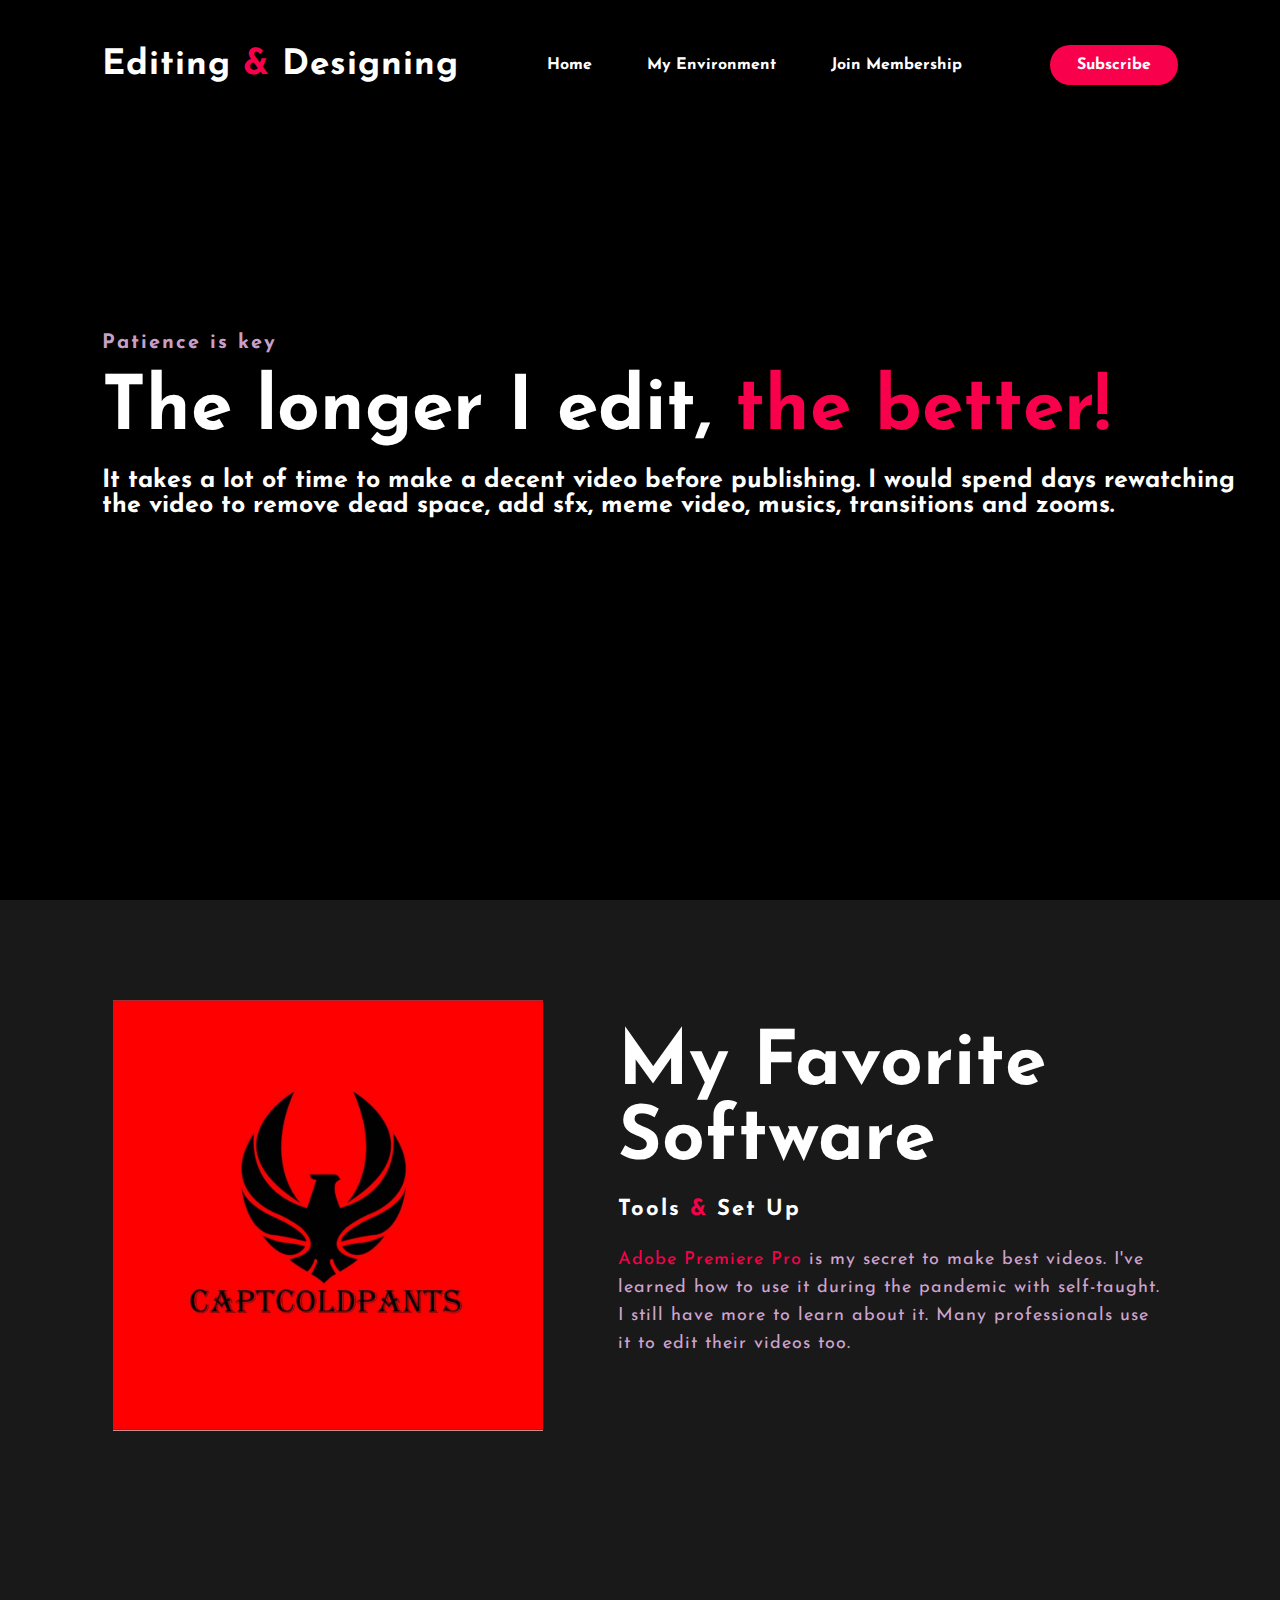
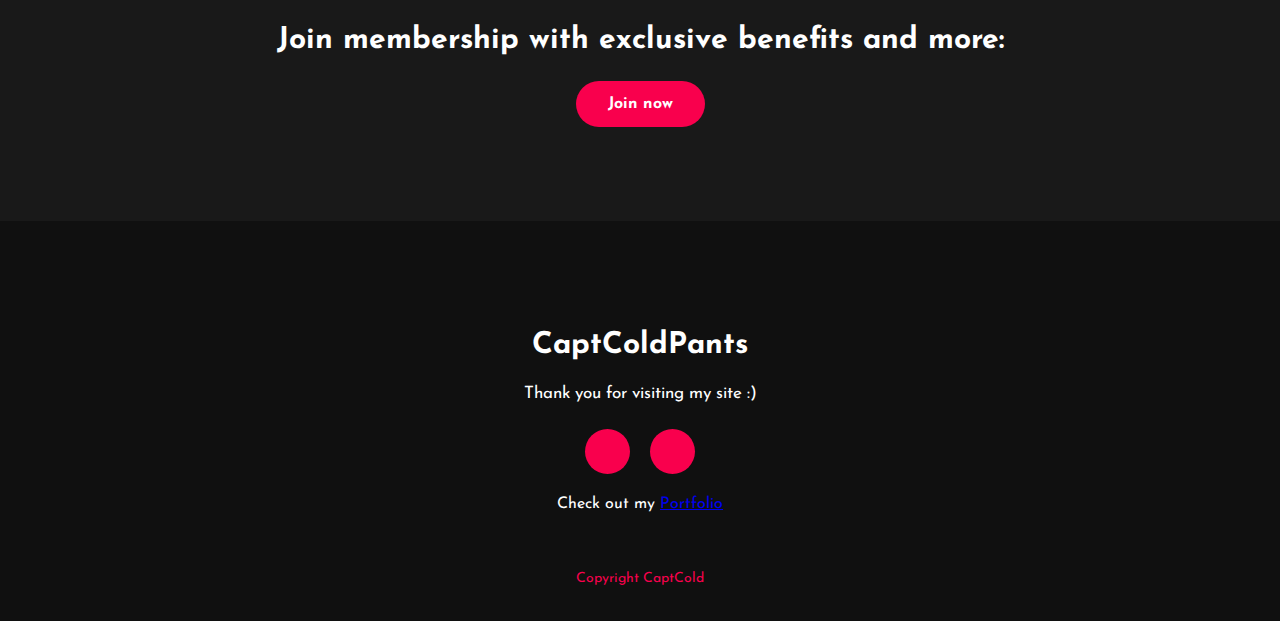
==== editing.html @ deb9af5a "more pages" ====
<!DOCTYPE html>
<html>
<head>
	<title>Editing</title>
	<link rel="stylesheet" type="text/css" href="css/style.css">

	<link rel="preconnect" href="https://fonts.gstatic.com">
  <link href="https://fonts.googleapis.com/css2?family=Josefin+Sans:ital,wght@0,100;0,200;0,300;0,400;0,500;0,600;0,700;1,100;1,200;1,300;1,400;1,500;1,600;1,700&display=swap" rel="stylesheet">

  <link rel="stylesheet" href="https://cdnjs.cloudflare.com/ajax/libs/font-awesome/5.15.3/css/all.min.css" integrity="sha512-iBBXm8fW90+nuLcSKlbmrPcLa0OT92xO1BIsZ+ywDWZCvqsWgccV3gFoRBv0z+8dLJgyAHIhR35VZc2oM/gI1w==" crossorigin="anonymous" referrerpolicy="no-referrer" />

</head>
<body>
	<!----hero Section start---->

	<div class="hero">
		<nav>
			<h2 class="logo">Editing <span>&</span> Designing</h2>
			<ul>
				<li><a href="index.html">Home</a></li>
				<li><a href="#environment">My Environment</a></li>
				<li><a href="#membership">Join membership</a></li>
				<!--<li><a href="#">Skills</a></li>
				<li><a href="#">Contact Us</a></li>-->
			</ul>
			<a href="https://www.youtube.com/channel/UCon4fLotrWbCj0xysr5PPwQ" class="btn">Subscribe</a>
		</nav>

		<div class="content">
			<h4>Patience is key</h4>
			<h1>The longer I edit,<span> the better!</span></h1>
			<h3>It takes a lot of time to make a decent video before publishing. I would spend days rewatching the video to remove dead space, add sfx, meme video, musics, transitions and zooms. </h3>
			<div class="newslatter">
				<!--<form>
					<input type="email" name="email" id="mail" placeholder="Enter Your Email">
					<input type="submit" name="submit" value="Lets Start">
				</form>-->
			</div>
		</div>
	</div>

	<!----About section start---->
	<section class="about">
		<div class="main">
			<img src="img/captcoldlogo.jpg">
			<div class="about-text">
				<h2 id="environment">My Favorite Software</h2>
				<h5>Tools <span>& </span>Set up</h5>
				<p><span>Adobe Premiere Pro</span> is my secret to make best videos. I've learned how to use it during the pandemic with self-taught. I still have more to learn about it. Many professionals use it to edit their videos too.  </p>
				<!--<button type="button">Let's Talk</button>-->
			</div>
		</div>
	</section>

	

	<!------Contact Me------>
	<div id="membership" class="contact-me">
		<p> Join membership with exclusive benefits and more:</p>
		<a class="button-two" href="https://www.buymeacoffee.com/sekou359/membership">Join now</a>
	</div>

	<!------footer start--------->
	<footer>
		<p>CaptColdPants</p>
		<p>Thank you for visiting my site :)</p>
		<div class="social">
			<!--<a href=><i class="fab coffee"></i></a>-->
			<a href="https://www.instagram.com/captcoldpants/"><i class="fab fa-instagram"></i></a>
			<a href="https://www.youtube.com/channel/UCon4fLotrWbCj0xysr5PPwQ"><i class="fab fa-youtube"></i></a>
		</div>
		<p style="color:white">Check out my <a href="https://100prein.github.io/eportfolio.github.io/">Portfolio</a></p>
		<p class="end">Copyright CaptCold</p>
	</footer>
</body>
</html>
---- css/style.css ----
*{
	padding: 0;
	margin: 0;
	font-family: 'Josefin Sans', sans-serif;
	box-sizing: border-box;
}
.hero{
	height: 100vh;
	width: 100%;
	background-color: #000;
	background-size: cover;
	background-position: center;
}
nav{
	display: flex;
	align-items: center;
	justify-content: space-between;
	padding-top: 45px;
	padding-left: 8%;
	padding-right: 8%;
}
.logo{
	color: white;
	font-size: 35px;
	letter-spacing: 1px;
	cursor: pointer;
}
span{
	color: #f9004d;
}
nav ul li{
	list-style-type: none;
	display: inline-block;
	padding: 10px  25px;
}
nav ul li a{
	color: white;
	text-decoration: none;
	font-weight: bold;
	text-transform: capitalize;
}
nav ul li a:hover{
	color: #f9004d;
	transition: .4s;
}
.btn{
	background-color:#f9004d;
	color: white;
	text-decoration: none;
	border: 2px solid transparent;
	font-weight: bold;
	padding: 10px 25px;
	border-radius: 30px;
	transition: transform .4s; 
}
.btn:hover{
	transform: scale(1.2);
}
.content{
	position: absolute;
	top: 50%;
	left:8%;
	transform: translateY(-50%);
}
h1{
	color: white;
	margin: 20px 0px 20px;
	font-size: 75px;
}
h3{
	color: white;
	font-size: 25px;
	margin-bottom: 50px;
}
h4{
	color: #fcfc;
	letter-spacing: 2px;
	font-size: 20px;
}
.newslatter form{
	width: 380px;
	max-width: 100%;
	position: relative;
}
.newslatter form input:first-child{
	display: inline-block;
	width: 100%;
	padding: 14px 130px 14px 15px;
	border: 2px solid #f9004d;
	outline: none;
	border-radius: 30px;
}
.newslatter form input:last-child{
	position: absolute;
	display: inline-block;
	outline: none;
	border: none;
	padding: 10px 30px;
	border-radius: 30px;
	background-color:#f9004d;
	color: white;
	box-shadow: 0px 0px 5px #000, 0px 0px 15px #858585;
	top: 6px;
	right: 6px; 
}

.about{
	width: 100%;
	padding: 100px 0px;
	background-color: #191919;
}
.about img{
	height: auto;
	width: 430px;
}
.about-text{
	width: 550px;
}
.main{
	width: 1130px;
	max-width: 95%;
	margin: 0 auto;
	display: flex;
	align-items: center;
	justify-content: space-around;
}
.about-text h2{
	color: white;
	font-size: 75px;
	text-transform: capitalize;
	margin-bottom: 20px;
}
.about-text h5{
	color: white;
	letter-spacing: 2px;
	font-size: 22px;
	margin-bottom: 25px;
	text-transform: capitalize;
}
.about-text p{
	color: #fcfc;
	letter-spacing: 1px;
	line-height: 28px;
	font-size: 18px;
	margin-bottom: 45px;
}
button{
	background-color:#f9004d;
	color: white;
	text-decoration: none;
	border: 2px solid transparent;
	font-weight: bold;
	padding: 13px 30px;
	border-radius: 30px;
	transition: .4s; 
}
button:hover{
	background-color: transparent;
	border: 2px solid #f9004d;
	cursor: pointer;
}

.service{
	background: #101010;
	width: 100%;
	padding: 100px 0px;
}
.title h2{
	color: white;
	font-size: 75px;
	width: 1130px;
	margin: 30px auto;
	text-align: center;
}
.box{
	display: flex;
	justify-content: center;
	align-items: center;
	min-height: 400px;
}
.card{
	height: 365px;
	width: 335px;
	padding: 20px 35px;
	background: #191919;
	border-radius: 20px;
	margin: 15px;
	position: relative;
	overflow: hidden;
	text-align: center;
}
.card i{
	font-size: 50px;
	display: block;
	text-align: center;
	margin: 25px 0px;
	color: #f9004d;

}
h5{
	color: white;
	font-size: 23px;
	margin-bottom: 15px;
}
.pra p{
	color: #fcfc;
	font-size: 16px;
	line-height: 27px;
	margin-bottom: 25px;
}
.card .button{
	background-color:#f9004d;
	color: white;
	text-decoration: none;
	border: 2px solid transparent;
	font-weight: bold;
	padding: 9px 22px;
	border-radius: 30px;
	transition: .4s; 
}
.card .button:hover{
	background-color: transparent;
	border: 2px solid #f9004d;
	cursor: pointer;
}
.contact-me{
	width: 100%;
	height: 290px;
	background: #191919;
	display: flex;
	align-items: center;
	flex-direction: column;
	justify-content: center;
}
.contact-me p{
	color: white;
	font-size: 30px;
	font-weight: bold;
	margin-bottom: 25px;
}
.contact-me .button-two{
	background-color:#f9004d;
	color: white;
	text-decoration: none;
	border: 2px solid transparent;
	font-weight: bold;
	padding: 13px 30px;
	border-radius: 30px;
	transition: .4s; 
}
.contact-me .button-two:hover{
	background-color: transparent;
	border: 2px solid #f9004d;
	cursor: pointer;
}
footer{
	position: relative;
	width: 100%;
	height: 400px;
	background: #101010;
	display: flex;
	flex-direction: column;
	align-items: center;
	justify-content: center;
}
footer p:nth-child(1){
	font-size: 30px;
	color: white;
	margin-bottom: 20px;
	font-weight: bold;
}
footer p:nth-child(2){
	color: white;
	font-size: 17px;
	width: 500px;
	text-align: center;
	line-height: 26px;
}
.social{
	display: flex;
}
.social a{
	width: 45px;
	height: 45px;
	display: flex;
	align-items: center;
	justify-content: center;
	background:  #f9004d;
	border-radius: 50%;
	margin: 22px 10px;
	color: white;
	text-decoration: none;
	font-size: 20px;
}
.social a:hover{
	transform: scale(1.3);
	transition: .3s;
}
.end{
	position: absolute;
	color:#f9004d;
	bottom: 35px;
	font-size: 14px; 
}
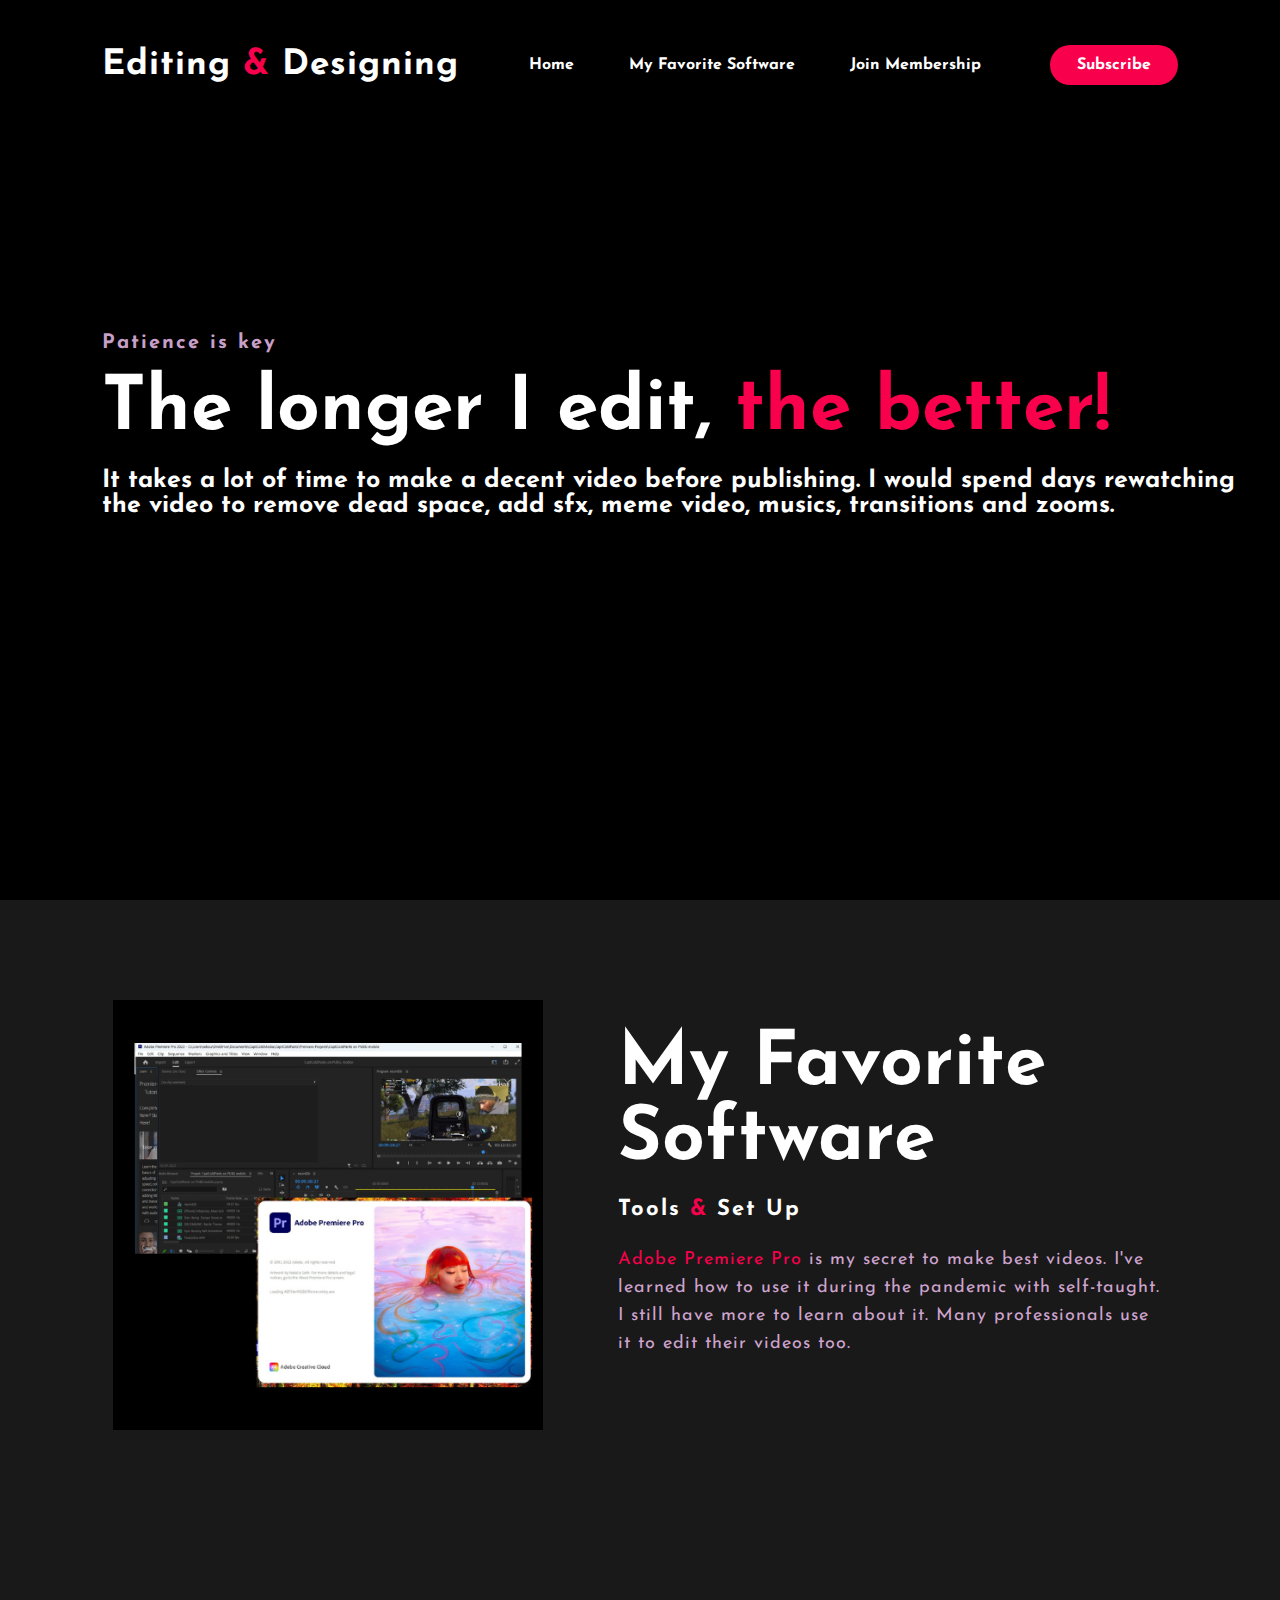
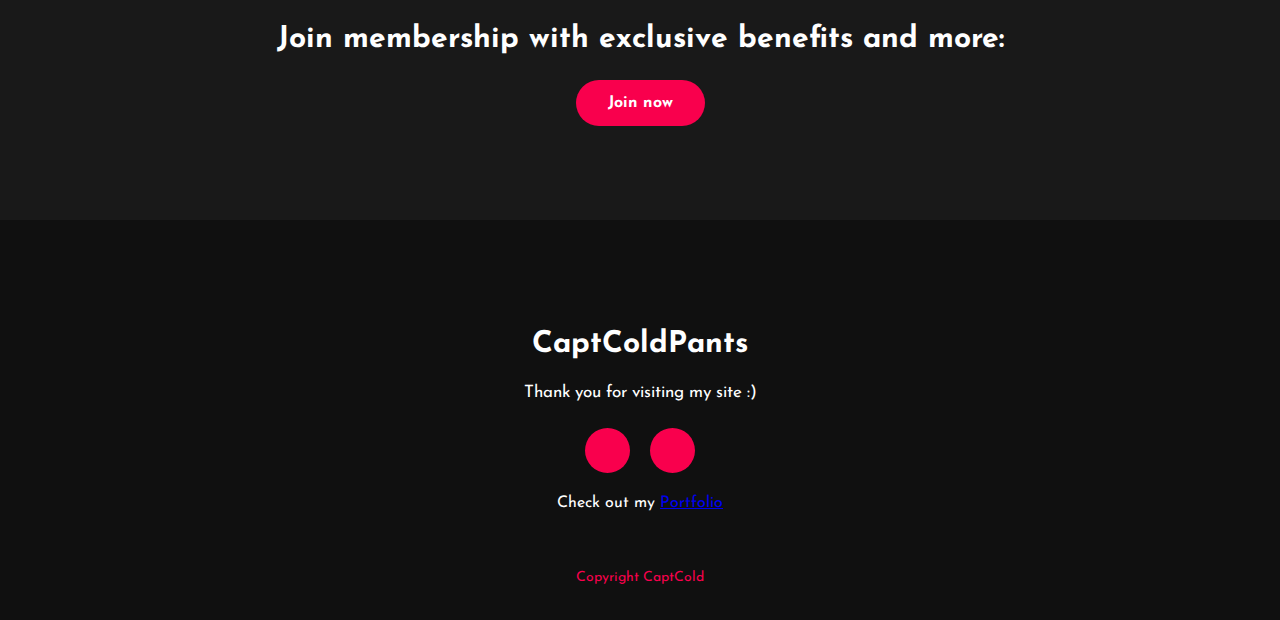
==== commit 3f5b11a8: "Description for each page with imgs" ====
--- a/editing.html
+++ b/editing.html
@@ -18,7 +18,7 @@
 			<h2 class="logo">Editing <span>&</span> Designing</h2>
 			<ul>
 				<li><a href="index.html">Home</a></li>
-				<li><a href="#environment">My Environment</a></li>
+				<li><a href="#environment">My favorite Software</a></li>
 				<li><a href="#membership">Join membership</a></li>
 				<!--<li><a href="#">Skills</a></li>
 				<li><a href="#">Contact Us</a></li>-->
@@ -42,7 +42,7 @@
 	<!----About section start---->
 	<section class="about">
 		<div class="main">
-			<img src="img/captcoldlogo.jpg">
+			<img src="img/app1.png">
 			<div class="about-text">
 				<h2 id="environment">My Favorite Software</h2>
 				<h5>Tools <span>& </span>Set up</h5>
